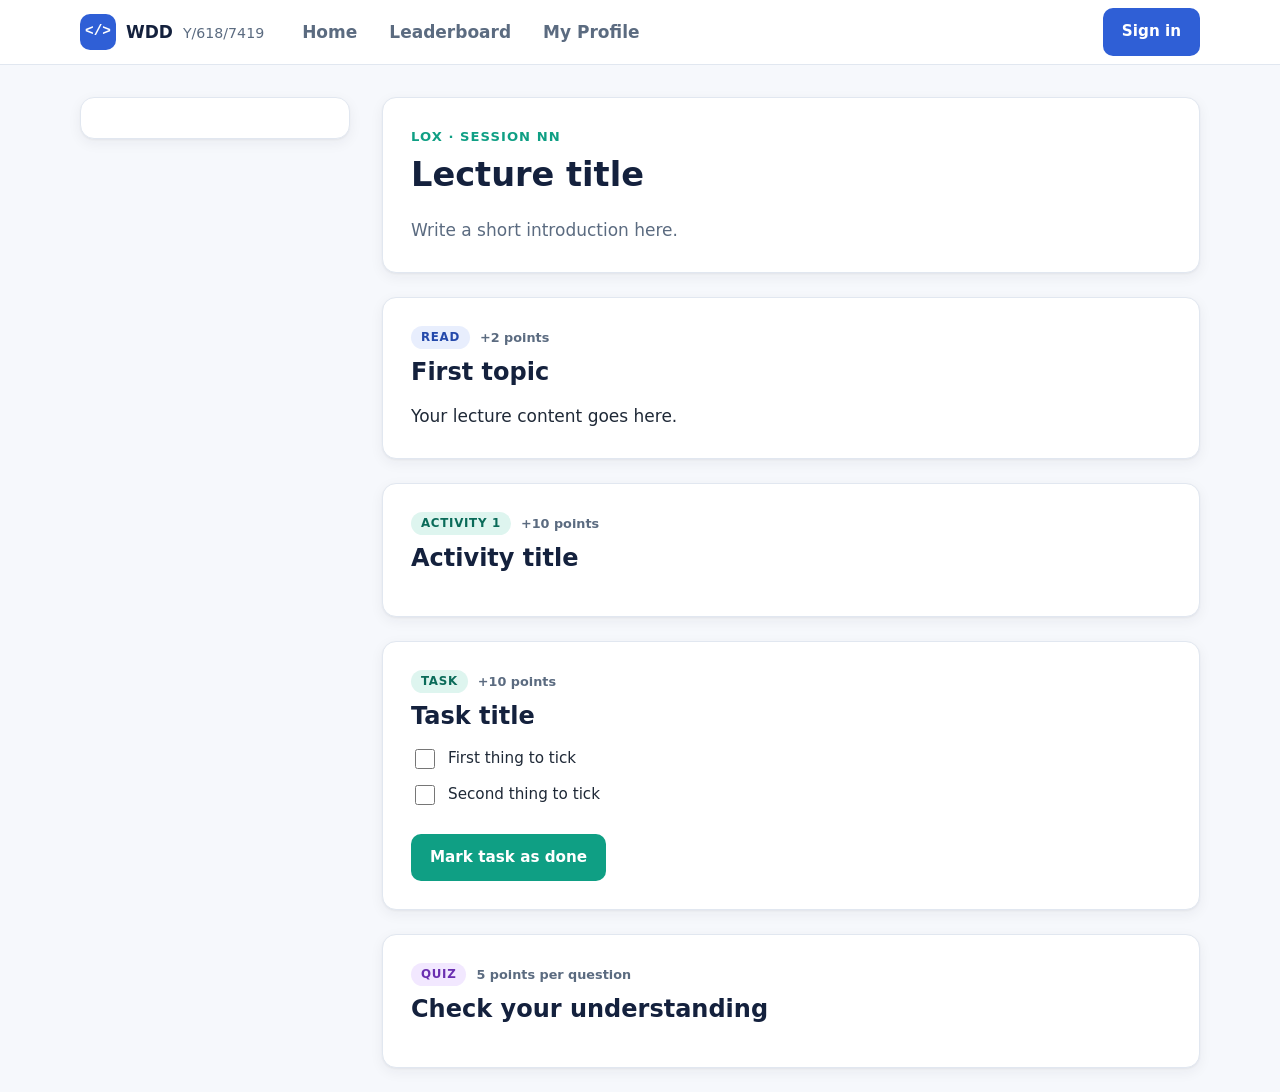
==== lectures/_template/lecture.html @ 107e2994 "initial commit" ====
<!DOCTYPE html>
<html lang="en">
<head>
  <meta charset="UTF-8">
  <meta name="viewport" content="width=device-width, initial-scale=1.0">
  <title>Session NN | Web Design &amp; Development</title>
  <link rel="stylesheet" href="../../css/style.css">
</head>
<!--
  HOW TO USE THIS TEMPLATE
  1. Copy lecture.html and lecture.js into the right LO folder, for example
       lectures/lo2/session-02.html   and   lectures/lo2/session-02.js
     (keep them exactly two folders deep so the ../../ paths still work)
  2. In the copied HTML, change the script line at the bottom to session-02.js
  3. Replace the sample sections below with your content
  4. Add the lecture (and its items) to js/config.js
-->
<body data-root="../../" data-page="lecture">

  <header id="site-header" class="site-header"></header>

  <div class="container lecture-layout">
    <aside class="lecture-sidebar" id="lecture-sidebar" aria-label="Lecture contents"></aside>

    <main class="lecture-main">
      <div id="signin-banner"></div>

      <!-- A section WITHOUT data-item is not tracked (use it for overview and summary). -->
      <section class="card lecture-hero" id="overview" data-toc="Overview">
        <p class="eyebrow">LOx &middot; Session NN</p>
        <h1>Lecture title</h1>
        <p class="muted">Write a short introduction here.</p>
      </section>

      <!-- A READING section: counts as read after 3 seconds on screen. data-item must match js/config.js -->
      <section class="card" id="topic-one" data-toc="1. First topic" data-item="r_topic_one" data-type="read">
        <div class="section-label"><span class="type-tag type-read">Read</span><span class="points-tag">+2 points</span></div>
        <h2>First topic</h2>
        <p>Your lecture content goes here.</p>
      </section>

      <!-- A LIVE CODING activity: describe it in lecture.js under the same id -->
      <section class="card" id="act-one" data-toc="Activity 1" data-item="a_one" data-type="activity">
        <div class="section-label"><span class="type-tag type-activity">Activity 1</span><span class="points-tag">+10 points</span></div>
        <h2>Activity title</h2>
        <div class="code-lab" data-activity="a_one"></div>
      </section>

      <!-- A TICK-BOX task (for work done outside the page) -->
      <section class="card" id="task-one" data-toc="Task" data-item="a_task" data-type="activity">
        <div class="section-label"><span class="type-tag type-activity">Task</span><span class="points-tag">+10 points</span></div>
        <h2>Task title</h2>
        <div class="task-checklist" data-activity="a_task">
          <label><input type="checkbox"> First thing to tick</label>
          <label><input type="checkbox"> Second thing to tick</label>
          <div class="lab-actions">
            <button type="button" class="btn btn-success task-done">Mark task as done</button>
            <span class="lab-status" role="status" aria-live="polite"></span>
          </div>
        </div>
      </section>

      <!-- THE QUIZ (questions are written in lecture.js) -->
      <section class="card" id="quiz-section" data-toc="Quiz" data-item="quiz" data-type="quiz">
        <div class="section-label"><span class="type-tag type-quiz">Quiz</span><span class="points-tag">5 points per question</span></div>
        <h2>Check your understanding</h2>
        <div id="quiz"></div>
      </section>
    </main>
  </div>

  <script type="module" src="lecture.js"></script>
</body>
</html>
---- css/style.css ----
/* css/style.css
   Light, calm theme made for reading and learning.
   Change the colours in the :root block and the whole site follows. */

:root {
  --bg: #f6f8fc;
  --card: #ffffff;
  --text: #1f2937;
  --muted: #5b6b80;
  --line: #e1e7f0;

  --primary: #2f5fd6;
  --primary-dark: #2449ab;
  --primary-soft: #e8eefd;

  --accent: #0f9f84;
  --accent-soft: #def5ef;

  --warn-soft: #fff4d9;
  --warn: #9a6700;
  --danger: #c62828;
  --danger-soft: #fdeaea;

  --code-bg: #f1f5f9;
  --radius: 14px;
  --shadow: 0 1px 2px rgba(31, 41, 55, 0.05), 0 4px 14px rgba(31, 41, 55, 0.06);
  --font: "Segoe UI", system-ui, -apple-system, "Helvetica Neue", Arial, sans-serif;
  --mono: ui-monospace, "Cascadia Code", Consolas, Menlo, monospace;
}

/* ---------- Basics ---------- */
* { box-sizing: border-box; }

html { scroll-behavior: smooth; scroll-padding-top: 84px; }

body {
  margin: 0;
  font-family: var(--font);
  font-size: 17px;
  line-height: 1.65;
  color: var(--text);
  background: var(--bg);
}

h1, h2, h3, h4 { line-height: 1.25; margin: 0 0 0.6em; color: #14213d; }
h1 { font-size: 2rem; }
h2 { font-size: 1.5rem; }
h3 { font-size: 1.15rem; }
p { margin: 0 0 1em; }
a { color: var(--primary); }
a:hover { color: var(--primary-dark); }
img { max-width: 100%; }
.muted { color: var(--muted); }
small { color: var(--muted); }

:focus-visible { outline: 3px solid #8fb0ff; outline-offset: 2px; border-radius: 4px; }

.container { width: min(1120px, 100% - 32px); margin-inline: auto; }

/* ---------- Header ---------- */
.demo-banner {
  background: var(--warn-soft);
  color: var(--warn);
  text-align: center;
  font-size: 0.85rem;
  padding: 6px 16px;
}

.site-header {
  position: sticky;
  top: 0;
  z-index: 20;
  background: rgba(255, 255, 255, 0.94);
  backdrop-filter: blur(6px);
  border-bottom: 1px solid var(--line);
}

.header-inner { display: flex; align-items: center; gap: 24px; min-height: 64px; flex-wrap: wrap; padding-block: 6px; }

.brand { display: flex; align-items: center; gap: 10px; text-decoration: none; font-weight: 700; color: #14213d; }
.brand small { font-weight: 500; margin-left: 4px; }
.brand-mark {
  display: grid; place-items: center;
  width: 36px; height: 36px; border-radius: 10px;
  background: var(--primary); color: #fff; font-family: var(--mono); font-size: 0.9rem;
}

.nav { display: flex; gap: 4px; flex: 1; }
.nav a { padding: 8px 14px; border-radius: 10px; text-decoration: none; color: var(--muted); font-weight: 600; }
.nav a:hover { background: var(--primary-soft); color: var(--primary-dark); }
.nav a[aria-current="page"] { background: var(--primary-soft); color: var(--primary-dark); }

.user-chip {
  display: flex; align-items: center; gap: 10px;
  padding: 4px 14px 4px 6px; border-radius: 999px;
  background: var(--primary-soft); text-decoration: none; color: var(--text);
}
.user-chip-text { display: flex; flex-direction: column; line-height: 1.2; }
.user-chip-text strong { font-size: 0.92rem; max-width: 140px; overflow: hidden; text-overflow: ellipsis; white-space: nowrap; }
.user-chip-text small { font-size: 0.78rem; }

/* ---------- Buttons ---------- */
.btn {
  display: inline-flex; align-items: center; justify-content: center; gap: 8px;
  padding: 10px 18px; border-radius: 10px; border: 1px solid transparent;
  font: inherit; font-weight: 600; font-size: 0.95rem; cursor: pointer; text-decoration: none;
  transition: background 0.15s, transform 0.05s;
}
.btn:active { transform: translateY(1px); }
.btn:disabled { opacity: 0.55; cursor: not-allowed; }
.btn-primary { background: var(--primary); color: #fff; }
.btn-primary:hover { background: var(--primary-dark); color: #fff; }
.btn-ghost { background: #fff; color: var(--primary-dark); border-color: var(--line); }
.btn-ghost:hover { background: var(--primary-soft); }
.btn-success { background: var(--accent); color: #fff; }
.btn-success:hover { background: #0b8470; color: #fff; }
.btn-small { padding: 6px 12px; font-size: 0.85rem; }

/* ---------- Cards and layout helpers ---------- */
.card {
  background: var(--card);
  border: 1px solid var(--line);
  border-radius: var(--radius);
  box-shadow: var(--shadow);
  padding: 28px;
  margin-bottom: 24px;
}
.card > :last-child { margin-bottom: 0; }

.grid { display: grid; gap: 16px; }
.grid-2 { grid-template-columns: repeat(2, 1fr); }
.grid-3 { grid-template-columns: repeat(3, 1fr); }

.chip {
  display: inline-block; padding: 2px 10px; border-radius: 999px;
  background: var(--primary-soft); color: var(--primary-dark);
  font-size: 0.78rem; font-weight: 700; letter-spacing: 0.02em;
}
.badge {
  display: inline-block; padding: 2px 10px; border-radius: 999px;
  font-size: 0.78rem; font-weight: 700;
}
.badge-live { background: var(--accent-soft); color: #0a6b59; }
.badge-soon { background: #eef1f6; color: var(--muted); }

.callout {
  border-left: 4px solid var(--primary);
  background: var(--primary-soft);
  padding: 14px 18px; border-radius: 0 10px 10px 0; margin: 18px 0;
}
.callout > :last-child { margin-bottom: 0; }
.callout-tip { border-color: var(--accent); background: var(--accent-soft); }
.callout-note { border-color: #e0a100; background: var(--warn-soft); }
.callout strong:first-child { display: block; margin-bottom: 2px; }

/* ---------- Home page ---------- */
.hero { padding: 48px 0 24px; }
.hero-card {
  background: linear-gradient(135deg, #ffffff 0%, #eaf0ff 100%);
  border: 1px solid var(--line); border-radius: 20px;
  padding: 40px; box-shadow: var(--shadow);
  display: flex; gap: 32px; align-items: center; justify-content: space-between; flex-wrap: wrap;
}
.hero-card h1 { font-size: 2.4rem; margin-bottom: 0.3em; }
.hero-meta { display: flex; flex-wrap: wrap; gap: 10px 28px; margin-top: 18px; }
.hero-meta div { display: flex; flex-direction: column; }
.hero-meta span { font-size: 0.78rem; text-transform: uppercase; letter-spacing: 0.06em; color: var(--muted); font-weight: 700; }
.hero-meta strong { font-size: 1.05rem; }
.hero-progress { text-align: center; }
.hero-progress p { margin: 8px 0 0; font-size: 0.9rem; color: var(--muted); }

.how-it-works { margin: 8px 0 32px; }
.how-step { display: flex; gap: 12px; align-items: flex-start; }
.how-step .num {
  flex: none; width: 32px; height: 32px; border-radius: 50%;
  background: var(--accent-soft); color: #0a6b59; font-weight: 700;
  display: grid; place-items: center;
}
.how-step p { margin: 0; font-size: 0.95rem; color: var(--muted); }
.how-step strong { display: block; color: var(--text); }

.section-title { margin: 8px 0 16px; }

.lo-card { padding: 24px 28px; }
.lo-head { display: flex; gap: 16px; align-items: flex-start; }
.lo-badge {
  flex: none; padding: 6px 12px; border-radius: 10px;
  background: var(--primary); color: #fff; font-weight: 800; letter-spacing: 0.03em;
}
.lo-head h3 { margin: 0 0 8px; font-size: 1.12rem; }
.lo-criteria { display: flex; gap: 6px; flex-wrap: wrap; }

.lecture-list { list-style: none; margin: 18px 0 0; padding: 0; display: grid; gap: 10px; }
.lecture-row {
  display: flex; align-items: center; gap: 16px;
  padding: 14px 16px; border: 1px solid var(--line); border-radius: 12px; background: #fbfcfe;
}
.lecture-row .info { flex: 1; min-width: 0; }
.lecture-row .session { font-size: 0.8rem; font-weight: 700; color: var(--accent); text-transform: uppercase; letter-spacing: 0.05em; }
.lecture-row h4 { margin: 0 0 2px; font-size: 1.05rem; }
.lecture-row p { margin: 0; font-size: 0.92rem; color: var(--muted); }
.lecture-empty { margin: 18px 0 0; padding: 14px 16px; border: 1px dashed var(--line); border-radius: 12px; color: var(--muted); font-size: 0.95rem; }

.site-footer { text-align: center; padding: 32px 16px 48px; color: var(--muted); font-size: 0.9rem; }

/* ---------- Progress wheel ---------- */
.wheel { position: relative; display: inline-block; flex: none; }
.wheel svg { display: block; }
.wheel-track { stroke: #e3e9f4; }
.wheel-bar { stroke: var(--accent); transition: stroke-dashoffset 0.8s ease; }
.wheel-text {
  position: absolute; inset: 0; display: grid; place-items: center;
  font-weight: 800; color: #14213d;
}

/* ---------- Modal (sign in) ---------- */
.modal-overlay {
  position: fixed; inset: 0; z-index: 50;
  background: rgba(20, 33, 61, 0.45);
  display: grid; place-items: center; padding: 16px;
}
.modal { background: #fff; border-radius: 18px; padding: 28px; width: min(420px, 100%); box-shadow: 0 20px 50px rgba(0, 0, 0, 0.25); }
.modal h2 { margin-bottom: 4px; }
.modal-actions { display: flex; justify-content: flex-end; gap: 10px; margin-top: 18px; }

label { display: block; font-weight: 600; margin-bottom: 6px; font-size: 0.95rem; }
input[type="text"], textarea.field {
  width: 100%; padding: 11px 14px; border: 1px solid #c9d3e3; border-radius: 10px;
  font: inherit; background: #fff; color: var(--text);
}
input[type="text"]:focus, textarea.field:focus { outline: 3px solid #bcd0ff; border-color: var(--primary); }
.form-error { color: var(--danger); font-size: 0.9rem; min-height: 1.3em; margin: 8px 0 0; }

/* ---------- Toast ---------- */
.toast {
  position: fixed; left: 50%; bottom: 28px; transform: translateX(-50%);
  background: #14213d; color: #fff; padding: 12px 20px; border-radius: 12px;
  box-shadow: 0 8px 24px rgba(0, 0, 0, 0.25); z-index: 60; font-weight: 600;
  animation: toast-in 0.25s ease;
}
.toast-hide { opacity: 0; transition: opacity 0.4s; }
@keyframes toast-in { from { opacity: 0; transform: translate(-50%, 10px); } }

/* ---------- Tables (leaderboard, reference tables) ---------- */
.table-wrap { overflow-x: auto; }
table.table { width: 100%; border-collapse: collapse; font-size: 0.97rem; }
.table th, .table td { text-align: left; padding: 12px 14px; border-bottom: 1px solid var(--line); }
.table th { background: #f3f6fb; font-size: 0.82rem; text-transform: uppercase; letter-spacing: 0.05em; color: var(--muted); }
.table code { background: var(--code-bg); padding: 1px 6px; border-radius: 6px; font-family: var(--mono); font-size: 0.9em; }
.leaderboard .rank { width: 70px; font-weight: 800; }
.leaderboard .points { font-weight: 800; color: var(--primary-dark); }
.leaderboard tr.me-row td { background: var(--accent-soft); }
.leaderboard .bar { height: 8px; background: #e3e9f4; border-radius: 999px; overflow: hidden; min-width: 90px; }
.leaderboard .bar span { display: block; height: 100%; background: var(--accent); }

/* ---------- Profile page ---------- */
.profile-top { display: flex; gap: 32px; align-items: center; flex-wrap: wrap; }
.profile-top .info { flex: 1; min-width: 240px; }
.stat-row { display: flex; gap: 28px; margin: 14px 0 0; flex-wrap: wrap; }
.stat strong { display: block; font-size: 1.6rem; line-height: 1.1; color: var(--primary-dark); }
.stat span { font-size: 0.85rem; color: var(--muted); }
.name-form { display: flex; gap: 10px; align-items: flex-end; flex-wrap: wrap; }
.name-form .field-wrap { flex: 1; min-width: 220px; }
.profile-lecture { display: flex; align-items: center; gap: 18px; padding: 14px 0; border-bottom: 1px solid var(--line); }
.profile-lecture:last-child { border-bottom: 0; }
.profile-lecture .info { flex: 1; }
.profile-lecture h4 { margin: 0; }
.profile-lecture p { margin: 0; color: var(--muted); font-size: 0.92rem; }

/* ---------- Lecture page layout ---------- */
.lecture-layout { display: grid; grid-template-columns: 270px 1fr; gap: 32px; padding-top: 32px; align-items: start; }
.lecture-sidebar {
  position: sticky; top: 84px; max-height: calc(100vh - 100px); overflow-y: auto;
  background: var(--card); border: 1px solid var(--line); border-radius: var(--radius);
  padding: 20px; box-shadow: var(--shadow);
}
.sidebar-progress { display: flex; align-items: center; gap: 14px; padding-bottom: 16px; margin-bottom: 12px; border-bottom: 1px solid var(--line); }
.sidebar-progress strong { display: block; line-height: 1.25; }
.sidebar-progress small { display: block; }
.toc { list-style: none; margin: 0; padding: 0; }
.toc a {
  display: flex; gap: 10px; align-items: center;
  padding: 7px 10px; border-radius: 8px; text-decoration: none; color: var(--muted);
  font-size: 0.92rem; font-weight: 600;
}
.toc a:hover { background: var(--primary-soft); color: var(--primary-dark); }
.toc a.active { background: var(--primary-soft); color: var(--primary-dark); }
.tick {
  flex: none; width: 18px; height: 18px; border-radius: 50%;
  border: 2px solid #c3cddd; display: grid; place-items: center;
  font-size: 11px; color: #fff; line-height: 1;
}
.tick.done { background: var(--accent); border-color: var(--accent); }
.tick.done::after { content: "\2713"; }
.tick.none { border: 0; background: transparent; }

.lecture-main { min-width: 0; }
.lecture-main section.card { scroll-margin-top: 84px; }
.lecture-hero h1 { font-size: 2.1rem; }
.eyebrow { font-size: 0.82rem; font-weight: 800; text-transform: uppercase; letter-spacing: 0.08em; color: var(--accent); margin-bottom: 6px; }
.signin-banner {
  display: flex; gap: 14px; align-items: center; justify-content: space-between; flex-wrap: wrap;
  background: var(--warn-soft); border: 1px solid #f0d58a; color: #6b4a00;
  border-radius: var(--radius); padding: 14px 20px; margin-bottom: 24px;
}
.signin-banner p { margin: 0; }

.section-label { display: flex; align-items: center; gap: 10px; margin-bottom: 8px; }
.type-tag { font-size: 0.74rem; font-weight: 800; letter-spacing: 0.06em; text-transform: uppercase; padding: 2px 10px; border-radius: 999px; }
.type-read { background: var(--primary-soft); color: var(--primary-dark); }
.type-activity { background: var(--accent-soft); color: #0a6b59; }
.type-quiz { background: #f2e8ff; color: #6a2fb0; }
.points-tag { font-size: 0.8rem; color: var(--muted); font-weight: 600; }

.lo-list { padding-left: 1.2em; margin: 0 0 1em; }
.lo-list li { margin-bottom: 6px; }
.lo-list li.focus { font-weight: 700; color: var(--primary-dark); }

/* Code blocks */
pre.code {
  background: var(--code-bg); border: 1px solid var(--line); border-radius: 10px;
  padding: 14px 18px; overflow-x: auto; font-family: var(--mono); font-size: 0.9rem; line-height: 1.55; margin: 0 0 1em;
}
code.inline, p code, li code, td code { background: var(--code-bg); padding: 1px 6px; border-radius: 6px; font-family: var(--mono); font-size: 0.9em; }
pre.code code { background: none; padding: 0; font-size: inherit; }

/* Tag anatomy picture */
.anatomy { background: var(--code-bg); border: 1px solid var(--line); border-radius: 12px; padding: 22px; margin: 16px 0; }
.anatomy-code { font-family: var(--mono); font-size: 1.15rem; word-break: break-word; margin-bottom: 14px; }
.a-tag { color: #b3261e; font-weight: 700; }
.a-attr { color: #0b6bcb; font-weight: 700; }
.a-val { color: #0a7a4f; font-weight: 700; }
.a-content { color: #14213d; font-weight: 700; background: #fff3c4; border-radius: 4px; padding: 0 3px; }
.legend { display: flex; gap: 16px 24px; flex-wrap: wrap; font-size: 0.9rem; }
.legend span::before { content: ""; display: inline-block; width: 12px; height: 12px; border-radius: 3px; margin-right: 6px; vertical-align: -1px; }
.legend .l-tag::before { background: #b3261e; }
.legend .l-attr::before { background: #0b6bcb; }
.legend .l-val::before { background: #0a7a4f; }
.legend .l-content::before { background: #fff3c4; border: 1px solid #e0c35a; }

/* Idea cards (three languages, wireframe reasons...) */
.idea { background: #fbfcfe; border: 1px solid var(--line); border-radius: 12px; padding: 18px; }
.idea h3 { margin-bottom: 6px; }
.idea p { margin: 0; font-size: 0.95rem; color: var(--muted); }
.idea .big { font-size: 1.6rem; display: block; margin-bottom: 4px; }
.idea .example { margin-top: 8px; font-size: 0.88rem; color: var(--text); }

.steps-list { counter-reset: step; list-style: none; padding: 0; margin: 0 0 1em; display: grid; gap: 12px; }
.steps-list li { counter-increment: step; display: flex; gap: 14px; align-items: flex-start; }
.steps-list li::before {
  content: counter(step); flex: none; width: 30px; height: 30px; border-radius: 50%;
  background: var(--primary); color: #fff; font-weight: 700; display: grid; place-items: center; margin-top: 2px;
}
.steps-list strong { display: block; }

/* Low-fidelity wireframe picture */
.wire { border: 2px solid #aab6c8; border-radius: 12px; background: #fff; padding: 12px; max-width: 520px; margin: 16px auto; font-family: var(--mono); font-size: 0.72rem; color: #667489; }
.wire div { border: 2px dashed #b9c3d3; border-radius: 6px; display: grid; place-items: center; text-align: center; background: #f6f8fb; }
.wire-nav { height: 34px; margin-bottom: 8px; }
.wire-hero { height: 110px; margin-bottom: 8px; }
.wire-cards { display: grid; grid-template-columns: repeat(3, 1fr); gap: 8px; margin-bottom: 8px; }
.wire-cards div { height: 70px; }
.wire-footer { height: 30px; }
.wire-caption { text-align: center; font-size: 0.85rem; color: var(--muted); margin-top: -4px; }

/* Together demo */
.together-steps { display: flex; gap: 8px; flex-wrap: wrap; margin-bottom: 14px; }
.together-steps .btn.active { background: var(--primary); color: #fff; border-color: var(--primary); }
.together-stage { border: 1px dashed #b9c3d3; border-radius: 12px; padding: 28px; display: grid; place-items: center; background: #fbfcfe; min-height: 230px; }
.demo-card.styled {
  width: 260px; text-align: center; background: #fff; border-radius: 18px; padding: 24px;
  box-shadow: 0 6px 20px rgba(47, 95, 214, 0.18);
}
.demo-card.styled h3 { margin-bottom: 2px; color: var(--primary-dark); }
.demo-card.styled p { color: var(--muted); }
.demo-card.styled button {
  background: var(--primary); color: #fff; border: 0; padding: 9px 22px; border-radius: 999px;
  font: inherit; font-weight: 700; cursor: pointer;
}
.demo-card.styled button[aria-pressed="true"] { background: var(--accent); }
#together-caption { margin: 14px 0 0; }

/* ---------- Code lab (activities) ---------- */
.lab-goals { list-style: none; padding: 0; margin: 12px 0 16px; display: grid; gap: 6px; }
.lab-goals li { display: flex; gap: 10px; align-items: flex-start; font-size: 0.95rem; }
.lab-goals li::before {
  content: ""; flex: none; width: 18px; height: 18px; margin-top: 3px; border-radius: 50%;
  border: 2px solid #c3cddd; font-size: 11px; color: #fff; display: grid; place-items: center; line-height: 1;
}
.lab-goals li.ok::before { content: "\2713"; background: var(--accent); border-color: var(--accent); }
.lab-goals li.fail::before { content: "\2715"; background: var(--danger); border-color: var(--danger); }
.lab-grid { display: grid; grid-template-columns: 1fr 1fr; gap: 16px; }
.lab-label { display: block; font-size: 0.82rem; font-weight: 700; text-transform: uppercase; letter-spacing: 0.05em; color: var(--muted); margin-bottom: 6px; }
.lab-editor {
  width: 100%; height: 300px; resize: vertical; padding: 12px 14px;
  font-family: var(--mono); font-size: 0.88rem; line-height: 1.5; tab-size: 2;
  background: var(--code-bg); color: #1b2a41; border: 1px solid #c9d3e3; border-radius: 10px;
}
.lab-editor:focus { outline: 3px solid #bcd0ff; border-color: var(--primary); }
.lab-preview { width: 100%; height: 300px; border: 1px solid #c9d3e3; border-radius: 10px; background: #fff; }
.lab-reflection { margin-top: 16px; }
.lab-actions { display: flex; gap: 10px; align-items: center; flex-wrap: wrap; margin-top: 16px; }
.lab-status { font-weight: 600; font-size: 0.95rem; }
.lab-status.ok { color: #0a6b59; }
.lab-status.fail { color: var(--danger); }

.task-checklist { list-style: none; padding: 0; margin: 12px 0 16px; display: grid; gap: 10px; }
.task-checklist label { display: flex; gap: 10px; align-items: flex-start; font-weight: 500; margin: 0; cursor: pointer; }
.task-checklist input { width: 20px; height: 20px; margin-top: 3px; accent-color: var(--accent); }

/* ---------- Quiz ---------- */
.quiz-question { border: 1px solid var(--line); border-radius: 12px; padding: 16px 20px; margin: 0 0 14px; background: #fbfcfe; }
.quiz-question legend { font-weight: 700; padding: 0 6px; }
.quiz-option { display: flex; gap: 10px; align-items: flex-start; font-weight: 500; padding: 8px 10px; margin: 2px 0; border-radius: 8px; cursor: pointer; }
.quiz-option:hover { background: var(--primary-soft); }
.quiz-option input { margin-top: 5px; accent-color: var(--primary); }
.quiz-option.correct { background: var(--accent-soft); }
.quiz-option.wrong { background: var(--danger-soft); }
.quiz-explain { margin: 8px 0 0; font-size: 0.92rem; color: var(--muted); }
.quiz-result { font-weight: 700; font-size: 1.1rem; margin-top: 8px; }

/* ---------- Small screens ---------- */
@media (max-width: 900px) {
  .lecture-layout { grid-template-columns: 1fr; }
  .lecture-sidebar { position: static; max-height: none; }
  .grid-3, .grid-2, .lab-grid { grid-template-columns: 1fr; }
  .hero-card { padding: 28px; }
  .hero-card h1 { font-size: 1.9rem; }
  .nav { order: 3; flex-basis: 100%; overflow-x: auto; }
  .header-account { margin-left: auto; }
}

@media (prefers-reduced-motion: reduce) {
  html { scroll-behavior: auto; }
  .wheel-bar { transition: none; }
}
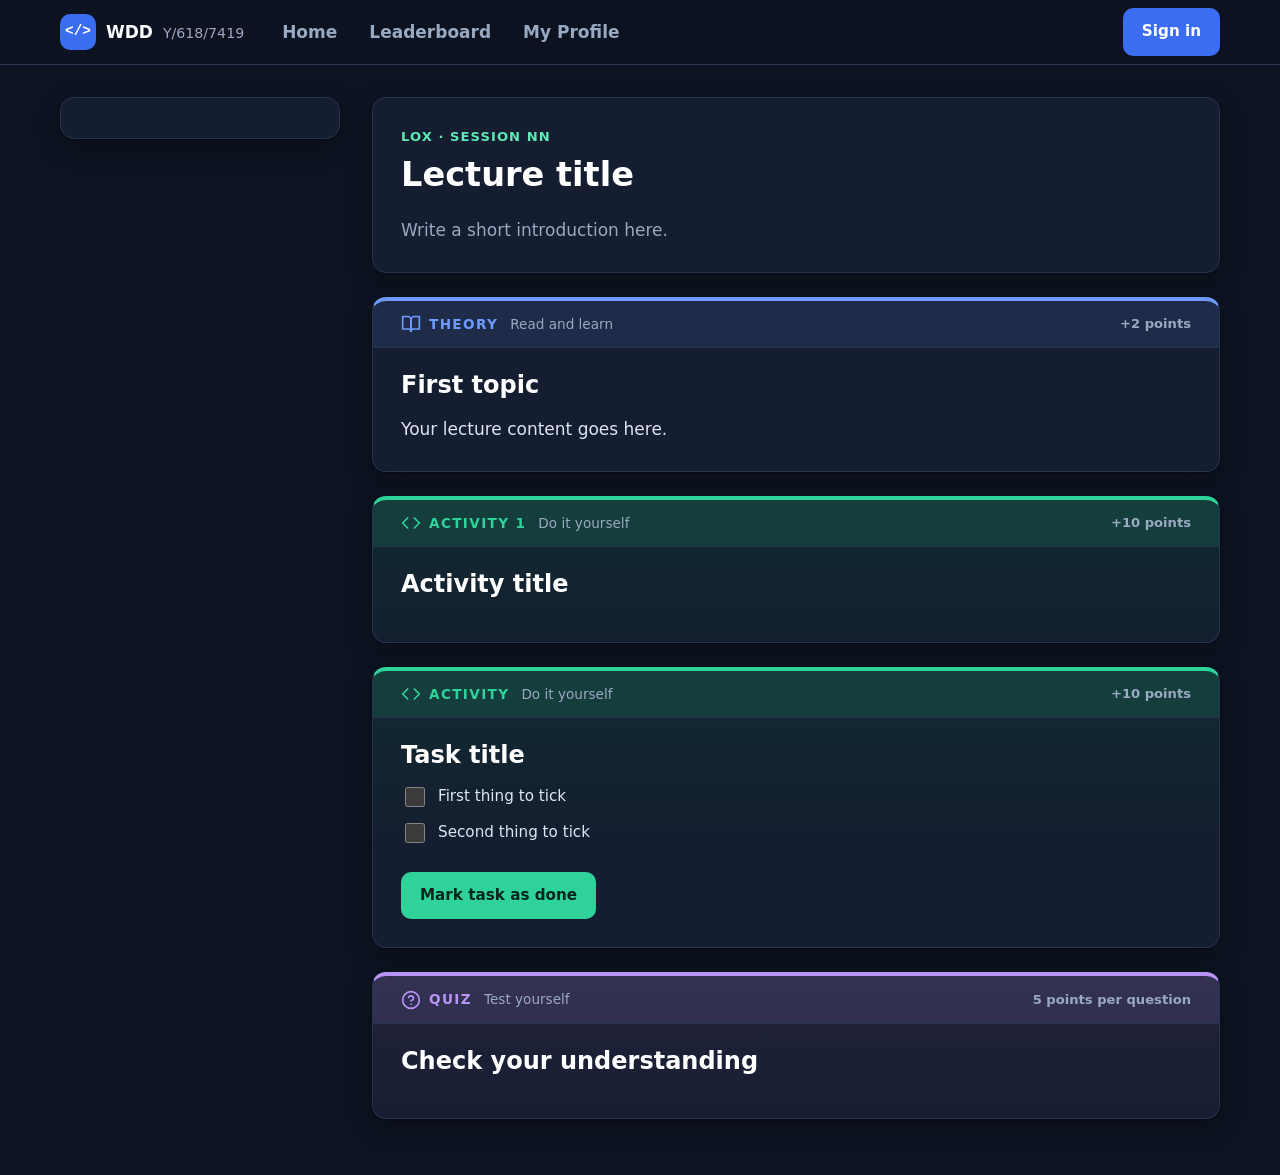
==== commit 7a4e176e: "Dark mode" ====
--- a/lectures/_template/lecture.html
+++ b/lectures/_template/lecture.html
@@ -32,23 +32,23 @@
         <p class="muted">Write a short introduction here.</p>
       </section>
 
-      <!-- A READING section: counts as read after 3 seconds on screen. data-item must match js/config.js -->
+      <!-- A READING section: counts as read after 5 seconds on screen. data-item must match js/config.js -->
       <section class="card" id="topic-one" data-toc="1. First topic" data-item="r_topic_one" data-type="read">
-        <div class="section-label"><span class="type-tag type-read">Read</span><span class="points-tag">+2 points</span></div>
+        <div class="section-label"><span class="type-tag type-read">Theory</span><span class="type-hint">Read and learn</span><span class="points-tag">+2 points</span></div>
         <h2>First topic</h2>
         <p>Your lecture content goes here.</p>
       </section>
 
       <!-- A LIVE CODING activity: describe it in lecture.js under the same id -->
       <section class="card" id="act-one" data-toc="Activity 1" data-item="a_one" data-type="activity">
-        <div class="section-label"><span class="type-tag type-activity">Activity 1</span><span class="points-tag">+10 points</span></div>
+        <div class="section-label"><span class="type-tag type-activity">Activity 1</span><span class="type-hint">Do it yourself</span><span class="points-tag">+10 points</span></div>
         <h2>Activity title</h2>
         <div class="code-lab" data-activity="a_one"></div>
       </section>
 
       <!-- A TICK-BOX task (for work done outside the page) -->
       <section class="card" id="task-one" data-toc="Task" data-item="a_task" data-type="activity">
-        <div class="section-label"><span class="type-tag type-activity">Task</span><span class="points-tag">+10 points</span></div>
+        <div class="section-label"><span class="type-tag type-activity">Activity</span><span class="type-hint">Do it yourself</span><span class="points-tag">+10 points</span></div>
         <h2>Task title</h2>
         <div class="task-checklist" data-activity="a_task">
           <label><input type="checkbox"> First thing to tick</label>
@@ -62,7 +62,7 @@
 
       <!-- THE QUIZ (questions are written in lecture.js) -->
       <section class="card" id="quiz-section" data-toc="Quiz" data-item="quiz" data-type="quiz">
-        <div class="section-label"><span class="type-tag type-quiz">Quiz</span><span class="points-tag">5 points per question</span></div>
+        <div class="section-label"><span class="type-tag type-quiz">Quiz</span><span class="type-hint">Test yourself</span><span class="points-tag">5 points per question</span></div>
         <h2>Check your understanding</h2>
         <div id="quiz"></div>
       </section>
--- a/css/style.css
+++ b/css/style.css
@@ -1,35 +1,62 @@
 /* css/style.css
-   Light, calm theme made for reading and learning.
-   Change the colours in the :root block and the whole site follows. */
+   Dark theme made for reading and learning.
+   Change the colours in the :root block and the whole site follows.
+
+   Colour code used everywhere on lecture pages:
+     BLUE   = theory (read)
+     GREEN  = activity (do)
+     PURPLE = quiz                                                       */
 
 :root {
-  --bg: #f6f8fc;
-  --card: #ffffff;
-  --text: #1f2937;
-  --muted: #5b6b80;
-  --line: #e1e7f0;
-
-  --primary: #2f5fd6;
-  --primary-dark: #2449ab;
-  --primary-soft: #e8eefd;
-
-  --accent: #0f9f84;
-  --accent-soft: #def5ef;
-
-  --warn-soft: #fff4d9;
-  --warn: #9a6700;
-  --danger: #c62828;
-  --danger-soft: #fdeaea;
-
-  --code-bg: #f1f5f9;
+  color-scheme: dark; /* dark scrollbars and form controls */
+
+  --bg: #0d1321;
+  --surface: #151d30;
+  --surface-2: #1a2438;
+  --line: #273450;
+
+  --text: #dde5f3;
+  --heading: #ffffff;
+  --muted: #9aa9c2;
+
+  --primary: #6f9bff;            /* links and accents */
+  --primary-bg: #3b6df0;         /* filled buttons */
+  --primary-bg-hover: #4f7df5;
+  --primary-soft: rgba(111, 155, 255, 0.14);
+
+  --accent: #2fd39a;
+  --accent-text: #5eeab5;
+  --accent-soft: rgba(47, 211, 154, 0.14);
+
+  --purple: #b794f6;
+  --purple-soft: rgba(183, 148, 246, 0.14);
+
+  --warn: #f5c451;
+  --warn-soft: rgba(245, 196, 81, 0.12);
+  --danger: #ff7a7a;
+  --danger-soft: rgba(255, 122, 122, 0.14);
+
+  --code-bg: #0e1628;
+  --input-border: #3a4b70;
+  --track: #26334f;
+
+  /* section type colours */
+  --theory: #6f9bff;
+  --theory-soft: rgba(111, 155, 255, 0.12);
+  --activity: #2fd39a;
+  --activity-soft: rgba(47, 211, 154, 0.12);
+  --quiz: #b794f6;
+  --quiz-soft: rgba(183, 148, 246, 0.12);
+
   --radius: 14px;
-  --shadow: 0 1px 2px rgba(31, 41, 55, 0.05), 0 4px 14px rgba(31, 41, 55, 0.06);
+  --shadow: 0 1px 2px rgba(0, 0, 0, 0.3), 0 8px 24px rgba(0, 0, 0, 0.25);
   --font: "Segoe UI", system-ui, -apple-system, "Helvetica Neue", Arial, sans-serif;
   --mono: ui-monospace, "Cascadia Code", Consolas, Menlo, monospace;
 }
 
 /* ---------- Basics ---------- */
 * { box-sizing: border-box; }
+[hidden] { display: none !important; }
 
 html { scroll-behavior: smooth; scroll-padding-top: 84px; }
 
@@ -42,20 +69,21 @@
   background: var(--bg);
 }
 
-h1, h2, h3, h4 { line-height: 1.25; margin: 0 0 0.6em; color: #14213d; }
+h1, h2, h3, h4 { line-height: 1.25; margin: 0 0 0.6em; color: var(--heading); }
 h1 { font-size: 2rem; }
 h2 { font-size: 1.5rem; }
 h3 { font-size: 1.15rem; }
 p { margin: 0 0 1em; }
 a { color: var(--primary); }
-a:hover { color: var(--primary-dark); }
+a:hover { color: #a9c3ff; }
 img { max-width: 100%; }
 .muted { color: var(--muted); }
 small { color: var(--muted); }
-
-:focus-visible { outline: 3px solid #8fb0ff; outline-offset: 2px; border-radius: 4px; }
-
-.container { width: min(1120px, 100% - 32px); margin-inline: auto; }
+strong { color: #fff; }
+
+:focus-visible { outline: 3px solid #6f9bff; outline-offset: 2px; border-radius: 4px; }
+
+.container { width: min(1160px, 100% - 32px); margin-inline: auto; }
 
 /* ---------- Header ---------- */
 .demo-banner {
@@ -64,37 +92,41 @@
   text-align: center;
   font-size: 0.85rem;
   padding: 6px 16px;
+  border-bottom: 1px solid rgba(245, 196, 81, 0.25);
 }
 
 .site-header {
   position: sticky;
   top: 0;
   z-index: 20;
-  background: rgba(255, 255, 255, 0.94);
-  backdrop-filter: blur(6px);
+  background: rgba(13, 19, 33, 0.92);
+  backdrop-filter: blur(8px);
   border-bottom: 1px solid var(--line);
 }
 
 .header-inner { display: flex; align-items: center; gap: 24px; min-height: 64px; flex-wrap: wrap; padding-block: 6px; }
 
-.brand { display: flex; align-items: center; gap: 10px; text-decoration: none; font-weight: 700; color: #14213d; }
+.brand { display: flex; align-items: center; gap: 10px; text-decoration: none; font-weight: 700; color: var(--heading); }
+.brand:hover { color: var(--heading); }
 .brand small { font-weight: 500; margin-left: 4px; }
 .brand-mark {
   display: grid; place-items: center;
   width: 36px; height: 36px; border-radius: 10px;
-  background: var(--primary); color: #fff; font-family: var(--mono); font-size: 0.9rem;
+  background: var(--primary-bg); color: #fff; font-family: var(--mono); font-size: 0.9rem;
 }
 
 .nav { display: flex; gap: 4px; flex: 1; }
 .nav a { padding: 8px 14px; border-radius: 10px; text-decoration: none; color: var(--muted); font-weight: 600; }
-.nav a:hover { background: var(--primary-soft); color: var(--primary-dark); }
-.nav a[aria-current="page"] { background: var(--primary-soft); color: var(--primary-dark); }
+.nav a:hover { background: var(--primary-soft); color: #fff; }
+.nav a[aria-current="page"] { background: var(--primary-soft); color: #fff; }
 
 .user-chip {
   display: flex; align-items: center; gap: 10px;
   padding: 4px 14px 4px 6px; border-radius: 999px;
-  background: var(--primary-soft); text-decoration: none; color: var(--text);
-}
+  background: var(--surface-2); border: 1px solid var(--line);
+  text-decoration: none; color: var(--text);
+}
+.user-chip:hover { border-color: var(--primary); color: var(--text); }
 .user-chip-text { display: flex; flex-direction: column; line-height: 1.2; }
 .user-chip-text strong { font-size: 0.92rem; max-width: 140px; overflow: hidden; text-overflow: ellipsis; white-space: nowrap; }
 .user-chip-text small { font-size: 0.78rem; }
@@ -104,21 +136,21 @@
   display: inline-flex; align-items: center; justify-content: center; gap: 8px;
   padding: 10px 18px; border-radius: 10px; border: 1px solid transparent;
   font: inherit; font-weight: 600; font-size: 0.95rem; cursor: pointer; text-decoration: none;
-  transition: background 0.15s, transform 0.05s;
+  transition: background 0.15s, border-color 0.15s, transform 0.05s;
 }
 .btn:active { transform: translateY(1px); }
-.btn:disabled { opacity: 0.55; cursor: not-allowed; }
-.btn-primary { background: var(--primary); color: #fff; }
-.btn-primary:hover { background: var(--primary-dark); color: #fff; }
-.btn-ghost { background: #fff; color: var(--primary-dark); border-color: var(--line); }
-.btn-ghost:hover { background: var(--primary-soft); }
-.btn-success { background: var(--accent); color: #fff; }
-.btn-success:hover { background: #0b8470; color: #fff; }
+.btn:disabled { opacity: 0.45; cursor: not-allowed; }
+.btn-primary { background: var(--primary-bg); color: #fff; }
+.btn-primary:hover { background: var(--primary-bg-hover); color: #fff; }
+.btn-ghost { background: transparent; color: var(--text); border-color: var(--input-border); }
+.btn-ghost:hover { background: var(--primary-soft); border-color: var(--primary); color: #fff; }
+.btn-success { background: var(--accent); color: #05261b; }
+.btn-success:hover { background: #55e3b2; color: #05261b; }
 .btn-small { padding: 6px 12px; font-size: 0.85rem; }
 
 /* ---------- Cards and layout helpers ---------- */
 .card {
-  background: var(--card);
+  background: var(--surface);
   border: 1px solid var(--line);
   border-radius: var(--radius);
   box-shadow: var(--shadow);
@@ -133,15 +165,12 @@
 
 .chip {
   display: inline-block; padding: 2px 10px; border-radius: 999px;
-  background: var(--primary-soft); color: var(--primary-dark);
+  background: var(--primary-soft); color: var(--primary);
   font-size: 0.78rem; font-weight: 700; letter-spacing: 0.02em;
 }
-.badge {
-  display: inline-block; padding: 2px 10px; border-radius: 999px;
-  font-size: 0.78rem; font-weight: 700;
-}
-.badge-live { background: var(--accent-soft); color: #0a6b59; }
-.badge-soon { background: #eef1f6; color: var(--muted); }
+.badge { display: inline-block; padding: 2px 10px; border-radius: 999px; font-size: 0.78rem; font-weight: 700; }
+.badge-live { background: var(--accent-soft); color: var(--accent-text); }
+.badge-soon { background: var(--surface-2); color: var(--muted); }
 
 .callout {
   border-left: 4px solid var(--primary);
@@ -150,14 +179,14 @@
 }
 .callout > :last-child { margin-bottom: 0; }
 .callout-tip { border-color: var(--accent); background: var(--accent-soft); }
-.callout-note { border-color: #e0a100; background: var(--warn-soft); }
+.callout-note { border-color: var(--warn); background: var(--warn-soft); }
 .callout strong:first-child { display: block; margin-bottom: 2px; }
 
 /* ---------- Home page ---------- */
 .hero { padding: 48px 0 24px; }
 .hero-card {
-  background: linear-gradient(135deg, #ffffff 0%, #eaf0ff 100%);
-  border: 1px solid var(--line); border-radius: 20px;
+  background: linear-gradient(135deg, #17213a 0%, #1b2c57 100%);
+  border: 1px solid #2c3d68; border-radius: 20px;
   padding: 40px; box-shadow: var(--shadow);
   display: flex; gap: 32px; align-items: center; justify-content: space-between; flex-wrap: wrap;
 }
@@ -173,11 +202,11 @@
 .how-step { display: flex; gap: 12px; align-items: flex-start; }
 .how-step .num {
   flex: none; width: 32px; height: 32px; border-radius: 50%;
-  background: var(--accent-soft); color: #0a6b59; font-weight: 700;
+  background: var(--accent-soft); color: var(--accent-text); font-weight: 700;
   display: grid; place-items: center;
 }
 .how-step p { margin: 0; font-size: 0.95rem; color: var(--muted); }
-.how-step strong { display: block; color: var(--text); }
+.how-step strong { display: block; color: var(--heading); }
 
 .section-title { margin: 8px 0 16px; }
 
@@ -185,7 +214,7 @@
 .lo-head { display: flex; gap: 16px; align-items: flex-start; }
 .lo-badge {
   flex: none; padding: 6px 12px; border-radius: 10px;
-  background: var(--primary); color: #fff; font-weight: 800; letter-spacing: 0.03em;
+  background: var(--primary-bg); color: #fff; font-weight: 800; letter-spacing: 0.03em;
 }
 .lo-head h3 { margin: 0 0 8px; font-size: 1.12rem; }
 .lo-criteria { display: flex; gap: 6px; flex-wrap: wrap; }
@@ -193,10 +222,10 @@
 .lecture-list { list-style: none; margin: 18px 0 0; padding: 0; display: grid; gap: 10px; }
 .lecture-row {
   display: flex; align-items: center; gap: 16px;
-  padding: 14px 16px; border: 1px solid var(--line); border-radius: 12px; background: #fbfcfe;
+  padding: 14px 16px; border: 1px solid var(--line); border-radius: 12px; background: var(--surface-2);
 }
 .lecture-row .info { flex: 1; min-width: 0; }
-.lecture-row .session { font-size: 0.8rem; font-weight: 700; color: var(--accent); text-transform: uppercase; letter-spacing: 0.05em; }
+.lecture-row .session { font-size: 0.8rem; font-weight: 700; color: var(--accent-text); text-transform: uppercase; letter-spacing: 0.05em; }
 .lecture-row h4 { margin: 0 0 2px; font-size: 1.05rem; }
 .lecture-row p { margin: 0; font-size: 0.92rem; color: var(--muted); }
 .lecture-empty { margin: 18px 0 0; padding: 14px 16px; border: 1px dashed var(--line); border-radius: 12px; color: var(--muted); font-size: 0.95rem; }
@@ -206,36 +235,39 @@
 /* ---------- Progress wheel ---------- */
 .wheel { position: relative; display: inline-block; flex: none; }
 .wheel svg { display: block; }
-.wheel-track { stroke: #e3e9f4; }
+.wheel-track { stroke: var(--track); }
 .wheel-bar { stroke: var(--accent); transition: stroke-dashoffset 0.8s ease; }
 .wheel-text {
   position: absolute; inset: 0; display: grid; place-items: center;
-  font-weight: 800; color: #14213d;
+  font-weight: 800; color: var(--heading);
 }
 
 /* ---------- Modal (sign in) ---------- */
 .modal-overlay {
   position: fixed; inset: 0; z-index: 50;
-  background: rgba(20, 33, 61, 0.45);
+  background: rgba(3, 6, 14, 0.7);
   display: grid; place-items: center; padding: 16px;
 }
-.modal { background: #fff; border-radius: 18px; padding: 28px; width: min(420px, 100%); box-shadow: 0 20px 50px rgba(0, 0, 0, 0.25); }
+.modal {
+  background: var(--surface); border: 1px solid var(--line);
+  border-radius: 18px; padding: 28px; width: min(420px, 100%); box-shadow: 0 20px 60px rgba(0, 0, 0, 0.6);
+}
 .modal h2 { margin-bottom: 4px; }
 .modal-actions { display: flex; justify-content: flex-end; gap: 10px; margin-top: 18px; }
 
 label { display: block; font-weight: 600; margin-bottom: 6px; font-size: 0.95rem; }
 input[type="text"], textarea.field {
-  width: 100%; padding: 11px 14px; border: 1px solid #c9d3e3; border-radius: 10px;
-  font: inherit; background: #fff; color: var(--text);
-}
-input[type="text"]:focus, textarea.field:focus { outline: 3px solid #bcd0ff; border-color: var(--primary); }
+  width: 100%; padding: 11px 14px; border: 1px solid var(--input-border); border-radius: 10px;
+  font: inherit; background: var(--code-bg); color: var(--text);
+}
+input[type="text"]:focus, textarea.field:focus { outline: 3px solid rgba(111, 155, 255, 0.4); border-color: var(--primary); }
 .form-error { color: var(--danger); font-size: 0.9rem; min-height: 1.3em; margin: 8px 0 0; }
 
 /* ---------- Toast ---------- */
 .toast {
-  position: fixed; left: 50%; bottom: 28px; transform: translateX(-50%);
-  background: #14213d; color: #fff; padding: 12px 20px; border-radius: 12px;
-  box-shadow: 0 8px 24px rgba(0, 0, 0, 0.25); z-index: 60; font-weight: 600;
+  position: fixed; left: 50%; bottom: 96px; transform: translateX(-50%);
+  background: #e8eefb; color: #0d1321; padding: 12px 20px; border-radius: 12px;
+  box-shadow: 0 8px 24px rgba(0, 0, 0, 0.5); z-index: 60; font-weight: 700;
   animation: toast-in 0.25s ease;
 }
 .toast-hide { opacity: 0; transition: opacity 0.4s; }
@@ -245,19 +277,18 @@
 .table-wrap { overflow-x: auto; }
 table.table { width: 100%; border-collapse: collapse; font-size: 0.97rem; }
 .table th, .table td { text-align: left; padding: 12px 14px; border-bottom: 1px solid var(--line); }
-.table th { background: #f3f6fb; font-size: 0.82rem; text-transform: uppercase; letter-spacing: 0.05em; color: var(--muted); }
-.table code { background: var(--code-bg); padding: 1px 6px; border-radius: 6px; font-family: var(--mono); font-size: 0.9em; }
+.table th { background: var(--surface-2); font-size: 0.82rem; text-transform: uppercase; letter-spacing: 0.05em; color: var(--muted); }
 .leaderboard .rank { width: 70px; font-weight: 800; }
-.leaderboard .points { font-weight: 800; color: var(--primary-dark); }
+.leaderboard .points { font-weight: 800; color: var(--primary); }
 .leaderboard tr.me-row td { background: var(--accent-soft); }
-.leaderboard .bar { height: 8px; background: #e3e9f4; border-radius: 999px; overflow: hidden; min-width: 90px; }
+.leaderboard .bar { height: 8px; background: var(--track); border-radius: 999px; overflow: hidden; min-width: 90px; }
 .leaderboard .bar span { display: block; height: 100%; background: var(--accent); }
 
 /* ---------- Profile page ---------- */
 .profile-top { display: flex; gap: 32px; align-items: center; flex-wrap: wrap; }
 .profile-top .info { flex: 1; min-width: 240px; }
 .stat-row { display: flex; gap: 28px; margin: 14px 0 0; flex-wrap: wrap; }
-.stat strong { display: block; font-size: 1.6rem; line-height: 1.1; color: var(--primary-dark); }
+.stat strong { display: block; font-size: 1.6rem; line-height: 1.1; color: var(--primary); }
 .stat span { font-size: 0.85rem; color: var(--muted); }
 .name-form { display: flex; gap: 10px; align-items: flex-end; flex-wrap: wrap; }
 .name-form .field-wrap { flex: 1; min-width: 220px; }
@@ -267,28 +298,46 @@
 .profile-lecture h4 { margin: 0; }
 .profile-lecture p { margin: 0; color: var(--muted); font-size: 0.92rem; }
 
-/* ---------- Lecture page layout ---------- */
-.lecture-layout { display: grid; grid-template-columns: 270px 1fr; gap: 32px; padding-top: 32px; align-items: start; }
+/* ================================================================
+   LECTURE PAGE
+   ================================================================ */
+.lecture-layout { display: grid; grid-template-columns: 280px 1fr; gap: 32px; padding-top: 32px; padding-bottom: 32px; align-items: start; }
 .lecture-sidebar {
   position: sticky; top: 84px; max-height: calc(100vh - 100px); overflow-y: auto;
-  background: var(--card); border: 1px solid var(--line); border-radius: var(--radius);
+  background: var(--surface); border: 1px solid var(--line); border-radius: var(--radius);
   padding: 20px; box-shadow: var(--shadow);
 }
-.sidebar-progress { display: flex; align-items: center; gap: 14px; padding-bottom: 16px; margin-bottom: 12px; border-bottom: 1px solid var(--line); }
+.sidebar-progress { display: flex; align-items: center; gap: 14px; padding-bottom: 16px; margin-bottom: 14px; border-bottom: 1px solid var(--line); }
 .sidebar-progress strong { display: block; line-height: 1.25; }
 .sidebar-progress small { display: block; }
-.toc { list-style: none; margin: 0; padding: 0; }
+
+/* Legend: shows what the colours mean */
+.legend-types { display: grid; gap: 6px; margin: 0 0 14px; padding: 0; list-style: none; font-size: 0.82rem; color: var(--muted); }
+.legend-types li { display: flex; align-items: center; gap: 8px; }
+.legend-types .dot { width: 10px; height: 10px; border-radius: 3px; flex: none; }
+.dot-theory { background: var(--theory); }
+.dot-activity { background: var(--activity); }
+.dot-quiz { background: var(--quiz); }
+
+.toc { list-style: none; margin: 0; padding: 0; display: grid; gap: 2px; }
 .toc a {
   display: flex; gap: 10px; align-items: center;
   padding: 7px 10px; border-radius: 8px; text-decoration: none; color: var(--muted);
-  font-size: 0.92rem; font-weight: 600;
-}
-.toc a:hover { background: var(--primary-soft); color: var(--primary-dark); }
-.toc a.active { background: var(--primary-soft); color: var(--primary-dark); }
+  font-size: 0.92rem; font-weight: 600; border-left: 3px solid transparent;
+}
+.toc a:hover { background: var(--surface-2); color: #fff; }
+.toc a.active { background: var(--surface-2); color: #fff; }
+.toc li[data-type="read"] a { border-left-color: var(--theory); }
+.toc li[data-type="activity"] a { border-left-color: var(--activity); }
+.toc li[data-type="quiz"] a { border-left-color: var(--quiz); }
+.toc li[data-type="read"] a.active { background: var(--theory-soft); }
+.toc li[data-type="activity"] a.active { background: var(--activity-soft); }
+.toc li[data-type="quiz"] a.active { background: var(--quiz-soft); }
+
 .tick {
   flex: none; width: 18px; height: 18px; border-radius: 50%;
-  border: 2px solid #c3cddd; display: grid; place-items: center;
-  font-size: 11px; color: #fff; line-height: 1;
+  border: 2px solid #4a5b80; display: grid; place-items: center;
+  font-size: 11px; color: #05261b; line-height: 1; font-weight: 800;
 }
 .tick.done { background: var(--accent); border-color: var(--accent); }
 .tick.done::after { content: "\2713"; }
@@ -297,49 +346,128 @@
 .lecture-main { min-width: 0; }
 .lecture-main section.card { scroll-margin-top: 84px; }
 .lecture-hero h1 { font-size: 2.1rem; }
-.eyebrow { font-size: 0.82rem; font-weight: 800; text-transform: uppercase; letter-spacing: 0.08em; color: var(--accent); margin-bottom: 6px; }
+.eyebrow { font-size: 0.82rem; font-weight: 800; text-transform: uppercase; letter-spacing: 0.08em; color: var(--accent-text); margin-bottom: 6px; }
 .signin-banner {
   display: flex; gap: 14px; align-items: center; justify-content: space-between; flex-wrap: wrap;
-  background: var(--warn-soft); border: 1px solid #f0d58a; color: #6b4a00;
-  border-radius: var(--radius); padding: 14px 20px; margin-bottom: 24px;
+  background: var(--warn-soft); border: 1px solid rgba(245, 196, 81, 0.35); color: var(--warn);
+  border-radius: var(--radius); padding: 14px 20px; margin-bottom: 20px;
 }
 .signin-banner p { margin: 0; }
-
-.section-label { display: flex; align-items: center; gap: 10px; margin-bottom: 8px; }
-.type-tag { font-size: 0.74rem; font-weight: 800; letter-spacing: 0.06em; text-transform: uppercase; padding: 2px 10px; border-radius: 999px; }
-.type-read { background: var(--primary-soft); color: var(--primary-dark); }
-.type-activity { background: var(--accent-soft); color: #0a6b59; }
-.type-quiz { background: #f2e8ff; color: #6a2fb0; }
-.points-tag { font-size: 0.8rem; color: var(--muted); font-weight: 600; }
+.signin-banner strong { color: var(--warn); }
+
+/* ---------- Step bar (top of the lecture) ---------- */
+.step-bar { margin-bottom: 18px; }
+.step-meta { display: flex; justify-content: space-between; align-items: center; gap: 12px; font-size: 0.9rem; color: var(--muted); margin-bottom: 10px; }
+.step-meta strong { color: var(--heading); }
+.step-segments { display: flex; gap: 4px; align-items: center; }
+.seg {
+  flex: 1; height: 8px; padding: 0; border: 0; border-radius: 4px; cursor: pointer;
+  background: var(--seg, var(--muted)); opacity: 0.3; transition: opacity 0.15s, height 0.15s;
+}
+.seg:hover { opacity: 0.65; }
+.seg.done { opacity: 0.75; }
+.seg.current { opacity: 1; height: 14px; }
+.seg[data-type="read"] { --seg: var(--theory); }
+.seg[data-type="activity"] { --seg: var(--activity); }
+.seg[data-type="quiz"] { --seg: var(--quiz); }
+
+/* ---------- Previous / Next bar (bottom of the lecture) ---------- */
+.step-nav {
+  position: sticky; bottom: 12px; z-index: 10;
+  display: flex; justify-content: space-between; gap: 12px;
+  padding: 12px; margin-top: 8px;
+  background: rgba(21, 29, 48, 0.96); backdrop-filter: blur(8px);
+  border: 1px solid var(--line); border-radius: var(--radius); box-shadow: 0 10px 30px rgba(0, 0, 0, 0.45);
+}
+.nav-btn {
+  display: flex; flex-direction: column; gap: 2px; min-width: 0; max-width: 48%;
+  padding: 10px 18px; border-radius: 10px; border: 1px solid var(--input-border);
+  background: transparent; color: var(--text); font: inherit; cursor: pointer; text-decoration: none;
+}
+.nav-btn:hover:not(:disabled) { background: var(--primary-soft); border-color: var(--primary); color: #fff; }
+.nav-btn:disabled { opacity: 0.35; cursor: not-allowed; }
+.nav-btn .nav-label { font-size: 0.72rem; font-weight: 800; text-transform: uppercase; letter-spacing: 0.08em; color: var(--muted); }
+.nav-btn .nav-title { font-weight: 600; font-size: 0.95rem; overflow: hidden; text-overflow: ellipsis; white-space: nowrap; }
+.nav-next { text-align: right; margin-left: auto; background: var(--primary-bg); border-color: var(--primary-bg); }
+.nav-next .nav-label { color: rgba(255, 255, 255, 0.8); }
+.nav-next:hover:not(:disabled) { background: var(--primary-bg-hover); border-color: var(--primary-bg-hover); }
+
+/* ---------- Theory / activity / quiz: clearly different ---------- */
+/* Each card gets a coloured top edge, and a coloured label band at the top. */
+.lecture-main section.card[data-type="read"] { border-top: 4px solid var(--theory); }
+.lecture-main section.card[data-type="activity"] {
+  border-top: 4px solid var(--activity);
+  background: linear-gradient(180deg, var(--activity-soft) 0, var(--surface) 180px);
+}
+.lecture-main section.card[data-type="quiz"] {
+  border-top: 4px solid var(--quiz);
+  background: linear-gradient(180deg, var(--quiz-soft) 0, var(--surface) 180px);
+}
+
+.section-label {
+  display: flex; align-items: center; gap: 12px;
+  margin: -28px -28px 22px; padding: 12px 28px;
+  border-bottom: 1px solid var(--line); border-radius: 12px 12px 0 0;
+  background: var(--label-soft, transparent);
+}
+section[data-type="read"] .section-label { --label-soft: var(--theory-soft); }
+section[data-type="activity"] .section-label { --label-soft: var(--activity-soft); }
+section[data-type="quiz"] .section-label { --label-soft: var(--quiz-soft); }
+
+.type-tag {
+  display: inline-flex; align-items: center; gap: 8px;
+  font-size: 0.85rem; font-weight: 800; letter-spacing: 0.1em; text-transform: uppercase;
+}
+.type-tag::before {
+  content: ""; width: 20px; height: 20px; background: currentColor;
+  -webkit-mask: var(--icon) center / contain no-repeat; mask: var(--icon) center / contain no-repeat;
+}
+.type-read { color: var(--theory); --icon: url("data:image/svg+xml,%3Csvg xmlns='http://www.w3.org/2000/svg' viewBox='0 0 24 24' fill='none' stroke='black' stroke-width='2' stroke-linecap='round' stroke-linejoin='round'%3E%3Cpath d='M2 3h6a4 4 0 0 1 4 4v14a3 3 0 0 0-3-3H2z'/%3E%3Cpath d='M22 3h-6a4 4 0 0 0-4 4v14a3 3 0 0 1 3-3h7z'/%3E%3C/svg%3E"); }
+.type-activity { color: var(--activity); --icon: url("data:image/svg+xml,%3Csvg xmlns='http://www.w3.org/2000/svg' viewBox='0 0 24 24' fill='none' stroke='black' stroke-width='2' stroke-linecap='round' stroke-linejoin='round'%3E%3Cpolyline points='16 18 22 12 16 6'/%3E%3Cpolyline points='8 6 2 12 8 18'/%3E%3C/svg%3E"); }
+.type-quiz { color: var(--quiz); --icon: url("data:image/svg+xml,%3Csvg xmlns='http://www.w3.org/2000/svg' viewBox='0 0 24 24' fill='none' stroke='black' stroke-width='2' stroke-linecap='round' stroke-linejoin='round'%3E%3Ccircle cx='12' cy='12' r='10'/%3E%3Cpath d='M9.09 9a3 3 0 0 1 5.83 1c0 2-3 3-3 3'/%3E%3Cline x1='12' y1='17' x2='12.01' y2='17'/%3E%3C/svg%3E"); }
+.type-hint { font-size: 0.85rem; color: var(--muted); }
+.points-tag { margin-left: auto; font-size: 0.82rem; color: var(--muted); font-weight: 700; white-space: nowrap; }
 
 .lo-list { padding-left: 1.2em; margin: 0 0 1em; }
 .lo-list li { margin-bottom: 6px; }
-.lo-list li.focus { font-weight: 700; color: var(--primary-dark); }
+.lo-list li.focus { font-weight: 700; color: var(--primary); }
+
+/* Overview: explains the colour code */
+.type-guide { display: grid; grid-template-columns: repeat(3, 1fr); gap: 12px; margin: 14px 0 18px; }
+.type-guide > div { border: 1px solid var(--line); border-radius: 12px; padding: 14px 16px; background: var(--surface-2); }
+.type-guide > div p { margin: 6px 0 0; font-size: 0.9rem; color: var(--muted); }
+.type-guide .g-read { border-top: 3px solid var(--theory); }
+.type-guide .g-activity { border-top: 3px solid var(--activity); }
+.type-guide .g-quiz { border-top: 3px solid var(--quiz); }
 
 /* Code blocks */
 pre.code {
   background: var(--code-bg); border: 1px solid var(--line); border-radius: 10px;
   padding: 14px 18px; overflow-x: auto; font-family: var(--mono); font-size: 0.9rem; line-height: 1.55; margin: 0 0 1em;
-}
-code.inline, p code, li code, td code { background: var(--code-bg); padding: 1px 6px; border-radius: 6px; font-family: var(--mono); font-size: 0.9em; }
-pre.code code { background: none; padding: 0; font-size: inherit; }
+  color: #d3e1ff;
+}
+p code, li code, td code, th code, label code, .lab-instructions code {
+  background: var(--code-bg); border: 1px solid var(--line); padding: 1px 6px; border-radius: 6px;
+  font-family: var(--mono); font-size: 0.88em; color: #cfe0ff;
+}
+pre.code code { background: none; border: 0; padding: 0; font-size: inherit; color: inherit; }
 
 /* Tag anatomy picture */
 .anatomy { background: var(--code-bg); border: 1px solid var(--line); border-radius: 12px; padding: 22px; margin: 16px 0; }
 .anatomy-code { font-family: var(--mono); font-size: 1.15rem; word-break: break-word; margin-bottom: 14px; }
-.a-tag { color: #b3261e; font-weight: 700; }
-.a-attr { color: #0b6bcb; font-weight: 700; }
-.a-val { color: #0a7a4f; font-weight: 700; }
-.a-content { color: #14213d; font-weight: 700; background: #fff3c4; border-radius: 4px; padding: 0 3px; }
-.legend { display: flex; gap: 16px 24px; flex-wrap: wrap; font-size: 0.9rem; }
+.a-tag { color: #ff8f85; font-weight: 700; }
+.a-attr { color: #7db8ff; font-weight: 700; }
+.a-val { color: #6fe3a8; font-weight: 700; }
+.a-content { color: #ffe08a; font-weight: 700; background: rgba(255, 214, 102, 0.16); border-radius: 4px; padding: 0 3px; }
+.legend { display: flex; gap: 16px 24px; flex-wrap: wrap; font-size: 0.9rem; color: var(--muted); }
 .legend span::before { content: ""; display: inline-block; width: 12px; height: 12px; border-radius: 3px; margin-right: 6px; vertical-align: -1px; }
-.legend .l-tag::before { background: #b3261e; }
-.legend .l-attr::before { background: #0b6bcb; }
-.legend .l-val::before { background: #0a7a4f; }
-.legend .l-content::before { background: #fff3c4; border: 1px solid #e0c35a; }
+.legend .l-tag::before { background: #ff8f85; }
+.legend .l-attr::before { background: #7db8ff; }
+.legend .l-val::before { background: #6fe3a8; }
+.legend .l-content::before { background: #ffe08a; }
 
 /* Idea cards (three languages, wireframe reasons...) */
-.idea { background: #fbfcfe; border: 1px solid var(--line); border-radius: 12px; padding: 18px; }
+.idea { background: var(--surface-2); border: 1px solid var(--line); border-radius: 12px; padding: 18px; }
 .idea h3 { margin-bottom: 6px; }
 .idea p { margin: 0; font-size: 0.95rem; color: var(--muted); }
 .idea .big { font-size: 1.6rem; display: block; margin-bottom: 4px; }
@@ -349,13 +477,13 @@
 .steps-list li { counter-increment: step; display: flex; gap: 14px; align-items: flex-start; }
 .steps-list li::before {
   content: counter(step); flex: none; width: 30px; height: 30px; border-radius: 50%;
-  background: var(--primary); color: #fff; font-weight: 700; display: grid; place-items: center; margin-top: 2px;
+  background: var(--primary-bg); color: #fff; font-weight: 700; display: grid; place-items: center; margin-top: 2px;
 }
 .steps-list strong { display: block; }
 
 /* Low-fidelity wireframe picture */
-.wire { border: 2px solid #aab6c8; border-radius: 12px; background: #fff; padding: 12px; max-width: 520px; margin: 16px auto; font-family: var(--mono); font-size: 0.72rem; color: #667489; }
-.wire div { border: 2px dashed #b9c3d3; border-radius: 6px; display: grid; place-items: center; text-align: center; background: #f6f8fb; }
+.wire { border: 2px solid #4a5b80; border-radius: 12px; background: var(--surface-2); padding: 12px; max-width: 520px; margin: 16px auto; font-family: var(--mono); font-size: 0.72rem; color: var(--muted); }
+.wire div { border: 2px dashed #4a5b80; border-radius: 6px; display: grid; place-items: center; text-align: center; background: var(--code-bg); }
 .wire-nav { height: 34px; margin-bottom: 8px; }
 .wire-hero { height: 110px; margin-bottom: 8px; }
 .wire-cards { display: grid; grid-template-columns: repeat(3, 1fr); gap: 8px; margin-bottom: 8px; }
@@ -365,19 +493,20 @@
 
 /* Together demo */
 .together-steps { display: flex; gap: 8px; flex-wrap: wrap; margin-bottom: 14px; }
-.together-steps .btn.active { background: var(--primary); color: #fff; border-color: var(--primary); }
-.together-stage { border: 1px dashed #b9c3d3; border-radius: 12px; padding: 28px; display: grid; place-items: center; background: #fbfcfe; min-height: 230px; }
+.together-steps .btn.active { background: var(--primary-bg); color: #fff; border-color: var(--primary-bg); }
+.together-stage { border: 1px dashed var(--input-border); border-radius: 12px; padding: 28px; display: grid; place-items: center; background: var(--surface-2); min-height: 230px; }
+/* The card imitates a real web page, so it keeps its own light colours */
 .demo-card.styled {
-  width: 260px; text-align: center; background: #fff; border-radius: 18px; padding: 24px;
-  box-shadow: 0 6px 20px rgba(47, 95, 214, 0.18);
-}
-.demo-card.styled h3 { margin-bottom: 2px; color: var(--primary-dark); }
-.demo-card.styled p { color: var(--muted); }
+  width: 260px; text-align: center; background: #ffffff; color: #1f2937; border-radius: 18px; padding: 24px;
+  box-shadow: 0 6px 24px rgba(59, 109, 240, 0.35);
+}
+.demo-card.styled h3 { margin-bottom: 2px; color: #2449ab; }
+.demo-card.styled p { color: #5b6b80; }
 .demo-card.styled button {
-  background: var(--primary); color: #fff; border: 0; padding: 9px 22px; border-radius: 999px;
+  background: #3b6df0; color: #fff; border: 0; padding: 9px 22px; border-radius: 999px;
   font: inherit; font-weight: 700; cursor: pointer;
 }
-.demo-card.styled button[aria-pressed="true"] { background: var(--accent); }
+.demo-card.styled button[aria-pressed="true"] { background: #0f9f84; }
 #together-caption { margin: 14px 0 0; }
 
 /* ---------- Code lab (activities) ---------- */
@@ -385,49 +514,54 @@
 .lab-goals li { display: flex; gap: 10px; align-items: flex-start; font-size: 0.95rem; }
 .lab-goals li::before {
   content: ""; flex: none; width: 18px; height: 18px; margin-top: 3px; border-radius: 50%;
-  border: 2px solid #c3cddd; font-size: 11px; color: #fff; display: grid; place-items: center; line-height: 1;
+  border: 2px solid #4a5b80; font-size: 11px; color: #05261b; display: grid; place-items: center; line-height: 1; font-weight: 800;
 }
 .lab-goals li.ok::before { content: "\2713"; background: var(--accent); border-color: var(--accent); }
-.lab-goals li.fail::before { content: "\2715"; background: var(--danger); border-color: var(--danger); }
+.lab-goals li.fail::before { content: "\2715"; background: var(--danger); border-color: var(--danger); color: #2a0707; }
 .lab-grid { display: grid; grid-template-columns: 1fr 1fr; gap: 16px; }
 .lab-label { display: block; font-size: 0.82rem; font-weight: 700; text-transform: uppercase; letter-spacing: 0.05em; color: var(--muted); margin-bottom: 6px; }
 .lab-editor {
   width: 100%; height: 300px; resize: vertical; padding: 12px 14px;
   font-family: var(--mono); font-size: 0.88rem; line-height: 1.5; tab-size: 2;
-  background: var(--code-bg); color: #1b2a41; border: 1px solid #c9d3e3; border-radius: 10px;
-}
-.lab-editor:focus { outline: 3px solid #bcd0ff; border-color: var(--primary); }
-.lab-preview { width: 100%; height: 300px; border: 1px solid #c9d3e3; border-radius: 10px; background: #fff; }
+  background: var(--code-bg); color: #d3e1ff; border: 1px solid var(--input-border); border-radius: 10px;
+}
+.lab-editor:focus { outline: 3px solid rgba(47, 211, 154, 0.35); border-color: var(--activity); }
+/* The preview stays white, like a real browser window */
+.lab-preview { width: 100%; height: 300px; border: 1px solid var(--input-border); border-radius: 10px; background: #fff; }
 .lab-reflection { margin-top: 16px; }
 .lab-actions { display: flex; gap: 10px; align-items: center; flex-wrap: wrap; margin-top: 16px; }
 .lab-status { font-weight: 600; font-size: 0.95rem; }
-.lab-status.ok { color: #0a6b59; }
+.lab-status.ok { color: var(--accent-text); }
 .lab-status.fail { color: var(--danger); }
 
 .task-checklist { list-style: none; padding: 0; margin: 12px 0 16px; display: grid; gap: 10px; }
 .task-checklist label { display: flex; gap: 10px; align-items: flex-start; font-weight: 500; margin: 0; cursor: pointer; }
 .task-checklist input { width: 20px; height: 20px; margin-top: 3px; accent-color: var(--accent); }
 
+details { margin: 8px 0; }
+summary { cursor: pointer; color: var(--primary); }
+
 /* ---------- Quiz ---------- */
-.quiz-question { border: 1px solid var(--line); border-radius: 12px; padding: 16px 20px; margin: 0 0 14px; background: #fbfcfe; }
-.quiz-question legend { font-weight: 700; padding: 0 6px; }
+.quiz-question { border: 1px solid var(--line); border-radius: 12px; padding: 16px 20px; margin: 0 0 14px; background: var(--surface-2); }
+.quiz-question legend { font-weight: 700; padding: 0 6px; color: var(--heading); }
 .quiz-option { display: flex; gap: 10px; align-items: flex-start; font-weight: 500; padding: 8px 10px; margin: 2px 0; border-radius: 8px; cursor: pointer; }
-.quiz-option:hover { background: var(--primary-soft); }
-.quiz-option input { margin-top: 5px; accent-color: var(--primary); }
+.quiz-option:hover { background: var(--quiz-soft); }
+.quiz-option input { margin-top: 5px; accent-color: var(--quiz); }
 .quiz-option.correct { background: var(--accent-soft); }
 .quiz-option.wrong { background: var(--danger-soft); }
 .quiz-explain { margin: 8px 0 0; font-size: 0.92rem; color: var(--muted); }
-.quiz-result { font-weight: 700; font-size: 1.1rem; margin-top: 8px; }
+.quiz-result { font-weight: 700; font-size: 1.1rem; color: var(--heading); }
 
 /* ---------- Small screens ---------- */
 @media (max-width: 900px) {
   .lecture-layout { grid-template-columns: 1fr; }
-  .lecture-sidebar { position: static; max-height: none; }
-  .grid-3, .grid-2, .lab-grid { grid-template-columns: 1fr; }
+  .lecture-sidebar { position: static; max-height: 320px; }
+  .grid-3, .grid-2, .lab-grid, .type-guide { grid-template-columns: 1fr; }
   .hero-card { padding: 28px; }
   .hero-card h1 { font-size: 1.9rem; }
   .nav { order: 3; flex-basis: 100%; overflow-x: auto; }
   .header-account { margin-left: auto; }
+  .section-label { margin: -28px -28px 18px; }
 }
 
 @media (prefers-reduced-motion: reduce) {
